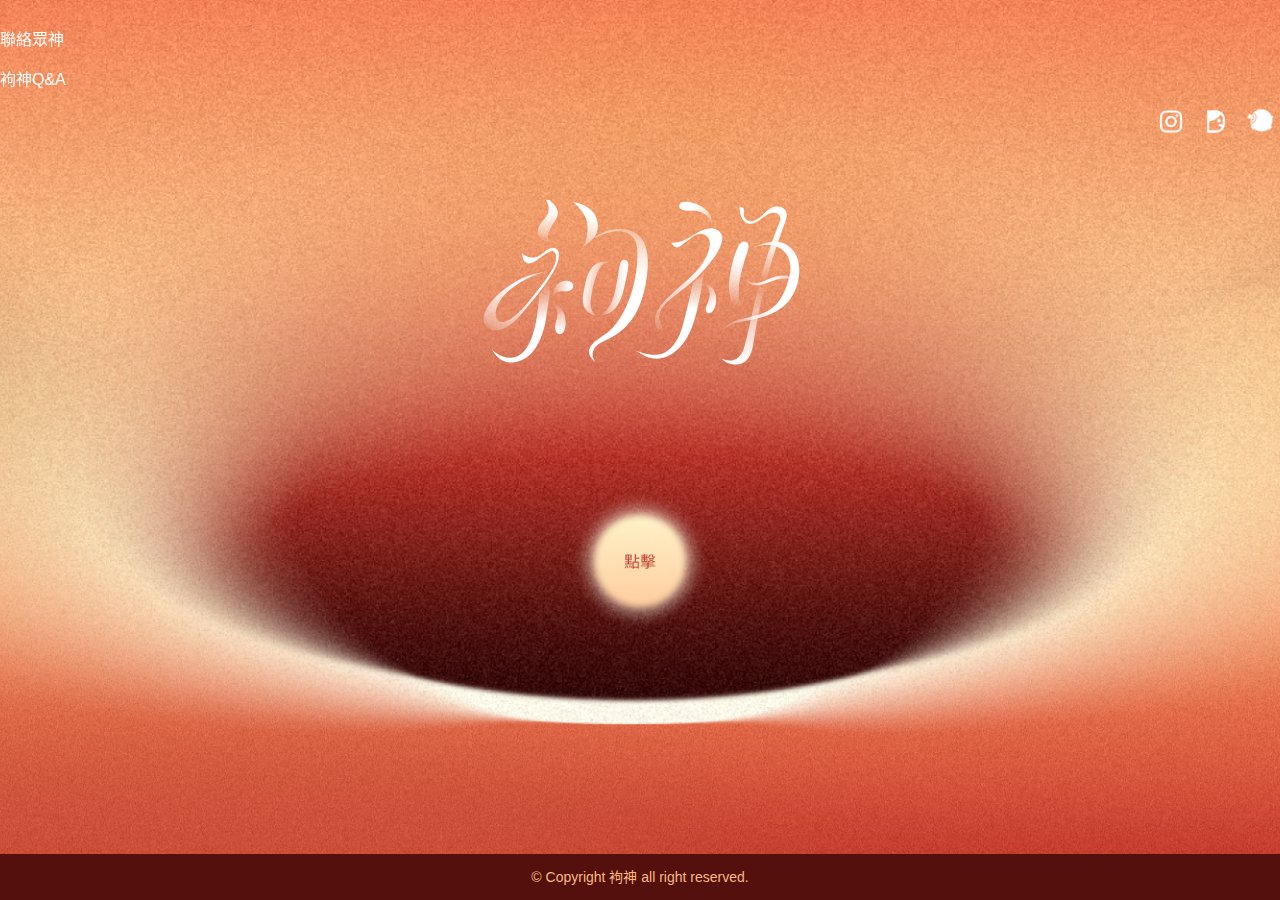
==== callgod/index.html @ 73a9825e "CallGod" ====
<!DOCTYPE html>
<html xmlns="http://www.w3.org/1999/xhtml" lang="zh-tw">
  <head>
    <meta http-equiv="Content-Type" content="text/html; charset=utf-8" />
    <title>袧神 Call God</title>
    <meta name="author" content="Alvaro Trigo Lopez" />
    <meta name="description" content="fullPage fixed header and footer." />
    <meta
      name="keywords"
      content="fullpage,jquery,demo,screen,fixed, header,footer, absolute, positioned,css"
    />
    <meta name="Resource-type" content="Document" />

    <link rel="stylesheet" href="./css/reset.css" />

    <link rel="stylesheet" type="text/css" href="./css/fullpage.css" />
    <link rel="stylesheet" type="text/css" href="./css/examples.css" />

    <!-- Favicons -->
    <link
      rel="apple-touch-icon-precomposed"
      sizes="144x144"
      href="./img/Favicons.png"
    />
    <link rel="shortcut icon" href="./img/Favicons.png" />
    <link rel="shortcut icon" href="favicon.ico" />

    <link
      href="https://cdn.jsdelivr.net/npm/bootstrap@5.3.2/dist/css/bootstrap.min.css"
      rel="stylesheet"
      integrity="sha384-T3c6CoIi6uLrA9TneNEoa7RxnatzjcDSCmG1MXxSR1GAsXEV/Dwwykc2MPK8M2HN"
      crossorigin="anonymous"
    />

    <link rel="stylesheet" href="./css/main.css" />
  </head>
  <body>
    <div id="header">
      <div class="nav">
        <div class="container">
          <div class="row">
            <div class="col-1">
              <a href="#"><p>聯絡眾神</p></a>
            </div>
            <div class="col-1">
              <a href="#"><p>袧神Q&A</p></a>
            </div>
            <div class="col-10">
              <ul>
                <li>
                  <a href="#"><img src="./img/nav_IG.png" width="40px" /></a>
                </li>
                <li>
                  <a href="#"><img src="./img/nav_dcard.png" width="40px" /></a>
                </li>
                <li>
                  <a href="#"><img src="./img/nav_plurk.png" width="40px" /></a>
                </li>
              </ul>
            </div>
          </div>
        </div>
      </div>
    </div>
    <div id="footer">© Copyright 袧神 all right reserved.</div>

    <div class="hp_click_ball" id="hp_click_ball">
      <button onclick="location.href='./God_center.html'">
        <img src="./img/hp_click_ball.png" width="140px" />
      </button>
    </div>

    <div id="fullpage">
      <div class="section" id="homepage_bg">
        <div class="intro">
          <img id="hp_logotype" src="./img/hp_logotype.png" />
        </div>
      </div>
    </div>

    <script
      src="https://cdn.jsdelivr.net/npm/bootstrap@5.3.2/dist/js/bootstrap.bundle.min.js"
      integrity="sha384-C6RzsynM9kWDrMNeT87bh95OGNyZPhcTNXj1NW7RuBCsyN/o0jlpcV8Qyq46cDfL"
      crossorigin="anonymous"
    ></script>

    <script type="text/javascript" src="./js/fullpage.js"></script>
    <script type="text/javascript" src="./js/examples.js"></script>

    <script type="text/javascript">
      var myFullpage = new fullpage("#fullpage", {
        anchors: ["firstPage", "secondPage", "3rdPage"],
        sectionsColor: ["#53100c", "#53100c", "#53100c"],
        css3: true,
      });
    </script>

    <script src="./js/jquery-3.7.1.min.js"></script>
    <!-- main js -->
    <script type="text/javascript" src="./js/main.js"></script>
  </body>
</html>
---- callgod/css/fullpage.css ----
/*!
 * fullPage 4.0.20
 * https://github.com/alvarotrigo/fullPage.js
 *
 * @license GPLv3 for open source use only
 * or Fullpage Commercial License for commercial use
 * http://alvarotrigo.com/fullPage/pricing/
 *
 * Copyright (C) 2021 http://alvarotrigo.com/fullPage - A project by Alvaro Trigo
 */
html.fp-enabled,
.fp-enabled body {
  margin: 0;
  padding: 0;
  overflow: hidden;

  /*Avoid flicker on slides transitions for mobile phones #336 */
  -webkit-tap-highlight-color: rgba(0, 0, 0, 0);
}
.fp-section {
  position: relative;
  -webkit-box-sizing: border-box; /* Safari<=5 Android<=3 */
  -moz-box-sizing: border-box; /* <=28 */
  box-sizing: border-box;
  height: 100%;
  display: block;
}
.fp-slide {
  float: left;
}
.fp-slide,
.fp-slidesContainer {
  height: 100%;
  display: block;
}
.fp-slides {
  z-index: 1;
  height: 100%;
  overflow: hidden;
  position: relative;
  -webkit-transition: all 0.3s ease-out; /* Safari<=6 Android<=4.3 */
  transition: all 0.3s ease-out;
}
.fp-table {
  display: flex;
  flex-direction: column;
  justify-content: center;
  width: 100%;
}
.fp-slidesContainer {
  float: left;
  position: relative;
}
.fp-controlArrow {
  /*-webkit-user-select: none;  webkit (safari, chrome) browsers */
  /*-moz-user-select: none;  mozilla browsers */
  /*-khtml-user-select: none;  webkit (konqueror) browsers */
  /*-ms-user-select: none;  IE10+ */
  position: absolute;
  z-index: 4;
  top: 50%;
  cursor: pointer;
  margin-top: -38px;
  -webkit-transform: translate3d(0, 0, 0);
  -ms-transform: translate3d(0, 0, 0);
  transform: translate3d(0, 0, 0);
}
.fp-prev {
  left: 15px;
}
.fp-next {
  right: 15px;
}
.fp-arrow {
  width: 0;
  height: 0;
  border-style: solid;
}
.fp-arrow.fp-prev {
  border-width: 38.5px 34px 38.5px 0;
  border-color: transparent #fff transparent transparent;
}
.fp-arrow.fp-next {
  border-width: 38.5px 0 38.5px 34px;
  border-color: transparent transparent transparent #fff;
}
.fp-notransition {
  -webkit-transition: none !important;
  transition: none !important;
}
#fp-nav {
  position: fixed;
  z-index: 100;
  top: 50%;
  opacity: 1;
  transform: translateY(-50%);
  -ms-transform: translateY(-50%);
  -webkit-transform: translate3d(0, -50%, 0);
}
#fp-nav.fp-right {
  right: 17px;
}
#fp-nav.fp-left {
  left: 17px;
}
.fp-slidesNav {
  position: absolute;
  z-index: 4;
  opacity: 1;
  -webkit-transform: translate3d(0, 0, 0);
  -ms-transform: translate3d(0, 0, 0);
  transform: translate3d(0, 0, 0);
  left: 0 !important;
  right: 0;
  margin: 0 auto !important;
}
.fp-slidesNav.fp-bottom {
  bottom: 17px;
}
.fp-slidesNav.fp-top {
  top: 17px;
}
#fp-nav ul,
.fp-slidesNav ul {
  margin: 0;
  padding: 0;
}
#fp-nav ul li,
.fp-slidesNav ul li {
  display: block;
  width: 14px;
  height: 13px;
  margin: 7px;
  position: relative;
}
.fp-slidesNav ul li {
  display: inline-block;
}
#fp-nav ul li a,
.fp-slidesNav ul li a {
  display: block;
  position: relative;
  z-index: 1;
  width: 100%;
  height: 100%;
  cursor: pointer;
  text-decoration: none;
}
#fp-nav ul li a.active span,
.fp-slidesNav ul li a.active span,
#fp-nav ul li:hover a.active span,
.fp-slidesNav ul li:hover a.active span {
  height: 12px;
  width: 12px;
  margin: -6px 0 0 -6px;
  border-radius: 100%;
}
#fp-nav ul li a span,
.fp-slidesNav ul li a span {
  border-radius: 50%;
  position: absolute;
  z-index: 1;
  height: 4px;
  width: 4px;
  border: 0;
  background: #333;
  left: 50%;
  top: 50%;
  margin: -2px 0 0 -2px;
  -webkit-transition: all 0.1s ease-in-out;
  -moz-transition: all 0.1s ease-in-out;
  -o-transition: all 0.1s ease-in-out;
  transition: all 0.1s ease-in-out;
}
#fp-nav ul li:hover a span,
.fp-slidesNav ul li:hover a span {
  width: 10px;
  height: 10px;
  margin: -5px 0px 0px -5px;
}
#fp-nav ul li .fp-tooltip {
  position: absolute;
  top: -2px;
  color: #fab987;
  font-size: 14px;
  font-family: arial, helvetica, sans-serif;
  white-space: nowrap;
  max-width: 220px;
  overflow: hidden;
  display: block;
  opacity: 0;
  width: 0;
  cursor: pointer;
}
#fp-nav ul li:hover .fp-tooltip,
#fp-nav.fp-show-active a.active + .fp-tooltip {
  -webkit-transition: opacity 0.2s ease-in;
  transition: opacity 0.2s ease-in;
  width: auto;
  opacity: 1;
}
#fp-nav ul li .fp-tooltip.fp-right {
  right: 20px;
}
#fp-nav ul li .fp-tooltip.fp-left {
  left: 20px;
}
.fp-auto-height.fp-section,
.fp-auto-height .fp-slide {
  height: auto !important;
}

.fp-responsive .fp-is-overflow.fp-section {
  height: auto !important;
}

/* Used with autoScrolling: false */
.fp-scrollable.fp-responsive .fp-is-overflow.fp-section,
.fp-scrollable .fp-section,
.fp-scrollable .fp-slide {
  /* Fallback for browsers that do not support Custom Properties */
  height: 100vh;
  height: calc(var(--vh, 1vh) * 100);
}

.fp-scrollable.fp-responsive
  .fp-is-overflow.fp-section:not(.fp-auto-height):not([data-percentage]),
.fp-scrollable .fp-section:not(.fp-auto-height):not([data-percentage]),
.fp-scrollable .fp-slide:not(.fp-auto-height):not([data-percentage]) {
  /* Fallback for browsers that do not support Custom Properties */
  min-height: 100vh;
  min-height: calc(var(--vh, 1vh) * 100);
}

/* Disabling vertical centering on scrollable elements */
.fp-overflow {
  justify-content: flex-start;
  max-height: 100vh;
}

/* No scrollable when using auto-height */
.fp-scrollable .fp-auto-height .fp-overflow {
  max-height: none;
}

/* .fp-is-overflow .fp-overflow.fp-auto-height-responsive,
.fp-is-overflow .fp-overflow.fp-auto-height,
.fp-is-overflow > .fp-overflow{
    overflow-y: auto;
} */
.fp-overflow {
  outline: none;
}

.fp-overflow.fp-table {
  display: block;
}

.fp-responsive .fp-auto-height-responsive.fp-section,
.fp-responsive .fp-auto-height-responsive .fp-slide {
  height: auto !important;
  min-height: auto !important;
}

/*Only display content to screen readers*/
.fp-sr-only {
  position: absolute;
  width: 1px;
  height: 1px;
  padding: 0;
  overflow: hidden;
  clip: rect(0, 0, 0, 0);
  white-space: nowrap;
  border: 0;
}

/* Customize website's scrollbar like Mac OS
Not supports in Firefox and IE */
.fp-scroll-mac .fp-overflow::-webkit-scrollbar {
  background-color: transparent;
  width: 9px;
}
.fp-scroll-mac .fp-overflow::-webkit-scrollbar-track {
  background-color: transparent;
}
.fp-scroll-mac .fp-overflow::-webkit-scrollbar-thumb {
  background-color: rgba(0, 0, 0, 0.4);
  border-radius: 16px;
  border: 4px solid transparent;
}
.fp-warning,
.fp-watermark {
  z-index: -9999999;
  position: absolute;
  bottom: 0;
}
.fp-warning,
.fp-watermark a {
  text-decoration: none;
  color: #000;
  background: rgba(255, 255, 255, 0.6);
  padding: 5px 8px;
  font-size: 14px;
  font-family: arial;
  color: black;
  display: inline-block;
  border-radius: 3px;
  margin: 12px;
}
.fp-noscroll .fp-overflow {
  overflow: hidden;
}
---- callgod/css/examples.css ----
@charset "ISO-8859-1";
/* Reset CSS
 * --------------------------------------- */
body,
div,
dl,
dt,
dd,
ul,
ol,
li,
h1,
h2,
h3,
h4,
h5,
h6,
pre,
form,
fieldset,
input,
textarea,
p,
blockquote,
th,
td {
  padding: 0;
  margin: 0;
}
a {
  text-decoration: none;
}
table {
  border-spacing: 0;
}
fieldset,
img {
  border: 0;
}
address,
caption,
cite,
code,
dfn,
em,
strong,
th,
var {
  font-weight: normal;
  font-style: normal;
}
strong {
  font-weight: bold;
}
ol,
ul {
  list-style: none;
  margin: 0;
  padding: 0;
}
caption,
th {
  text-align: left;
}
h1,
h2,
h3,
h4,
h5,
h6 {
  font-weight: normal;
  font-size: 100%;
  margin: 0;
  padding: 0;
  color: #444;
}
q:before,
q:after {
  content: "";
}
abbr,
acronym {
  border: 0;
}

/* Custom CSS
 * --------------------------------------- */
body {
  font-family: arial, helvetica;
  color: #333;
  color: rgba(0, 0, 0, 0.5);
}
.wrap {
  margin-left: auto;
  margin-right: auto;
  width: 960px;
  position: relative;
}
h1 {
  font-size: 6em;
}
p {
  font-size: 16px;
}
/* .intro p {
  width: 50%;
  margin: 0 auto;
  font-size: 1.5em;
} */
.section {
  text-align: center;
}
#menu li {
  display: inline-block;
  margin: 10px;
  color: #000;
  background: #fff;
  background: rgba(255, 255, 255, 0.5);
  -webkit-border-radius: 10px;
  border-radius: 10px;
}
#menu li.active {
  background: #666;
  background: rgba(0, 0, 0, 0.5);
  color: #fff;
}
#menu li a {
  text-decoration: none;
  color: #000;
}
#menu li.active a:hover {
  color: #000;
}
#menu li:hover {
  background: rgba(255, 255, 255, 0.8);
}
#menu li a,
#menu li.active a {
  padding: 9px 18px;
  display: block;
}
#menu li.active a {
  color: #fff;
}
#menu {
  position: fixed;
  top: 0;
  left: 0;
  height: 40px;
  z-index: 70;
  width: 100%;
  padding: 0;
  margin: 0;
}
.twitter-share-button {
  position: fixed !important;
  z-index: 99;
  right: 149px;
  top: 9px;
}
#infoMenu {
  height: 20px;
  color: #f2f2f2;
  position: fixed;
  z-index: 70;
  bottom: 0;
  width: 100%;
  text-align: right;
  font-size: 0.9em;
  padding: 8px 0 8px 0;
}
#infoMenu ul {
  padding: 0 40px;
}
#infoMenu li a {
  display: block;
  margin: 0 22px 0 0;
  color: #333;
}
#infoMenu li a:hover {
  text-decoration: underline;
}
#infoMenu li {
  display: inline-block;
  position: relative;
}
#examplesList {
  display: none;
  background: #282828;
  -webkit-border-radius: 6px;
  -moz-border-radius: 6px;
  border-radius: 6px;
  padding: 20px;
  float: left;
  position: absolute;
  bottom: 29px;
  right: 0;
  width: 822px;
  text-align: left;
}
#examplesList ul {
  padding: 0;
}
#examplesList ul li {
  display: block;
  margin: 5px 0;
}
#examplesList ul li a {
  color: #bdbdbd;
  margin: 0;
}
#examplesList ul li a:hover {
  color: #f2f2f2;
}
#examplesList .column {
  float: left;
  margin: 0 20px 0 0;
}
#examplesList h3 {
  color: #f2f2f2;
  font-size: 1.2em;
  margin: 0 0 15px 0;
  border-bottom: 1px solid rgba(0, 0, 0, 0.4);
  -webkit-box-shadow: 0 1px 0 rgba(255, 255, 255, 0.1);
  -moz-box-shadow: 0 1px 0 rgba(255, 255, 255, 0.1);
  box-shadow: 0 1px 0 rgba(255, 255, 255, 0.1);
  padding: 0 0 5px 0;
}

/* Demos Menu
 * --------------------------------------- */
#demosMenu {
  position: fixed;
  top: 20px;
  right: 20px;
  z-index: 999;
  padding: 5px 10px;
}

/* Buttons
 * --------------------------------------- */
#download a {
  text-decoration: none;
}
#download,
#download:hover {
  text-shadow: 0 -1px 0 rgba(0, 0, 0, 0.25);
}
.button {
  margin: 20px 0 0 0;
  vertical-align: middle;
  display: inline-block;
}

.button a {
  color: #fff;
  background: rgba(0, 0, 0, 0.4);
  padding: 15px 30px;
  border-radius: 5px;
  display: inline-block;
}

.button a:hover {
  color: #316f68;
  background-color: #fff;
}

/* Extensions preview menu
 * --------------------------------------- */
.preview-extensions-menu {
  position: fixed;
  top: 0;
  right: 0;
  z-index: 99;
  border-top: 0;
  box-shadow: 1px 0px 3px rgba(0, 0, 0, 0.8);
}
.preview-extensions-menu li {
  display: inline-block;
  margin: 0;
}
.preview-extensions-menu li a {
  padding: 15px 25px;
  display: block;
}
.preview-buy-extension {
  background: #3cc63c;
}
.preview-more-extensions {
  background: #fff;
}
.preview-buy-extension a {
  color: #fff;
}
.preview-buy-extension:hover {
  background-color: #1a961a;
}
.preview-more-extensions a {
  color: #333;
}

.code {
  background: rgba(255, 255, 255, 0.7);
  padding: 0px 5px;
  line-height: 25px;
}

/* Style for our header texts
* --------------------------------------- */
h1 {
  font-size: 5em;
  font-family: arial, helvetica;
  color: #fff;
  margin: 0;
}
.section p,
.intro p {
  color: #fff;
}

/* Centered texts in each section
* --------------------------------------- */
.section {
  text-align: center;
}

/* Bottom menu
* --------------------------------------- */
#infoMenu li a {
  color: #fff;
}

/* Sections backgrounds
* --------------------------------------- */
#section0 {
  background-image: linear-gradient(128deg, #40afff, #3f61ff);
}

#section1 {
  background-image: linear-gradient(128deg, #ff9a3f, #ff4b40);
}

#section2 {
  background-image: linear-gradient(128deg, #fc40ff, #543fff);
}

#section3 {
  background-image: linear-gradient(128deg, #40fff2, #3fbcff);
}
---- callgod/css/main.css ----
#header,
#footer {
  position: fixed;
  display: block;
  width: 100%;
  z-index: 9;
  text-align: center;
  font-size: 16px;
}
#header {
  top: 0px;
  height: 60px;
  color: #f2f2f2;
  padding: 20px 0 0 0;
}
#footer {
  font-size: 14px;
  bottom: 0px;
  background-color: #53100c;
  color: #fab987;
  padding: 16px 0;
}
#in_footer {
  bottom: 0px;
  width: 100%;
  z-index: 9;
  text-align: center;
  font-size: 14px;
  background-color: #53100c;
  color: #fab987;
  padding: 16px 0;
}
/* --------------------*/
/*神明介紹內文*/
.god_intro_text {
  position: relative;
}
.god_intro {
  z-index: 9;
  margin: auto;
}
.god_intro p {
  color: #ff3732;
  font-size: 16px;
  text-align: justify;
}
.god_intro h1 {
  text-align: left;
  color: #fff;
  font-size: 64px;
  font-weight: 700;
}
.god_intro h2 {
  text-align: left;
  color: #fab987;
  font-size: 24px;
  font-weight: 700;
}
/* --------------------*/
/*神明基本資訊*/
.god_basic_intro {
  z-index: 9;
  text-align: left;
  line-height: 20px;
}
.god_basic_intro h1 {
  display: inline;
  color: #87f5ff;
  font-size: 20px;
  font-weight: 400;
}
.god_basic_intro h2 {
  display: inline;
  color: #fff;
  font-size: 20px;
  font-weight: 700;
}
.god_basic_intro p {
  display: inline;
  color: #fab987;
  font-size: 16px;
  font-weight: 400;
}
/* --------------------*/
/*供品準備內文*/
.item_preparation {
  z-index: 9;
  text-align: left;
  line-height: 20px;
}
.item_preparation h1 {
  display: inline;
  color: #fff;
  font-size: 24px;
  font-weight: 700;
}

.item_preparation p {
  display: inline;
  color: #fab987;
  font-size: 16px;
  font-weight: 400;
}
/* --------------------*/
/*參拜方式內文*/
.trigger_text p {
  display: inline;
  color: #fab987;
  font-size: 16px;
  font-weight: 400;
}

.trigger_ways {
  height: 50vh;
}
/* --------------------*/
/*參拜方式卡片*/
/* 翻轉效果 */
.card-container {
  width: 200px;
  height: 200px;
  position: absolute;
}

.cover,
.back {
  color: #fff;
  width: 100%;
  height: 100%;
  position: absolute;
  backface-visibility: hidden;
  transition: transform 0.25s ease-in-out;
  display: flex;
  justify-content: center;
  align-items: center;
  vertical-align: top;
}
.cover {
  transform: rotatey(0deg);
}
.card-container:hover .cover {
  transform: rotatey(180deg);
}
.back {
  transform: rotatey(-180deg);
}
.card-container:hover .back {
  transform: rotatey(0deg);
}

.card-container img {
  width: 100%;
}

.card-container .trigger_text p {
  position: absolute;
  right: 0;
  width: 100%;
  padding: 0 15%;
}
.card-container .trigger_text h4 {
  position: absolute;
  right: 0;
  width: 100%;
  padding: 0 15%;
  display: inline;
  color: #fab987;
  font-size: 18px;
  font-weight: 700;
}
/* 測試昱萱翻牌的--------------------*/
/* .trigger_ways .Card {
  position: absolute;
  height: 180px;
  width: 228px;
  background-color: #53100c;
}

.trigger_ways img {
  width: 100%;
}
.trigger_ways .step1 {
  translate: 16px -12px;
  background-color: #53100c80;
}
.trigger_ways .step2 {
  translate: 32px -24px;
  background-color: #53100c60;
}

.trigger_ways .step3 {
  translate: 48px -36px;
  background-color: #53100c40;
} */
/* --------------------*/
/*問事輸入*/
.god_input p {
  color: #fab987;
  font-size: 16px;
  font-weight: 400;
}
.god_input h1 {
  color: #ff3732;
  font-size: 24px;
  font-weight: 700;
}
.god_input input {
  color: #fff;
  background: none;
  border-radius: 10px;
  border-color: #fab987;
  width: 524px;
  height: 266px;
  padding: 16px 20px;
  outline: none;
  vertical-align: text-top;
}
.god_input textarea {
  color: #fab987;
  background: none;
  border-radius: 10px;
  border-color: #fab987;
  width: 524px;
  height: 266px;
  padding: 16px 20px;
  outline: none;
  vertical-align: text-top;
}
::placeholder {
  color: #fab987;
}

.god_input button {
  display: block;
  margin: auto;
  background: none;
  border: none;
  /* border-radius: 0 50px 50px 0;
  border-color: linear-gradient(to right, #87f5ff, #fab987); */
}

.god_input a {
  text-decoration: none;
  color: #fab987;
  line-height: 20px;
  vertical-align: middle;
}

.material-symbols-outlined {
  font-variation-settings: "FILL" 0, "wght" 300, "GRAD" -25, "opsz" 20;
  color: #fab987;
  line-height: 40px;
  position: absolute;
}
/* --------------------*/

/* Overwriting styles for navigation bullets
	* --------------------------------------- */
#fp-nav ul li a span,
.fp-slidesNav ul li a span {
  background: #fab987;
}

/* homepage */
#hp_click_ball {
  position: fixed;
  display: block;
  width: 100%;
  z-index: 999;
  text-align: center;
  top: calc(50vh + 40px);
}

.nav a {
  line-height: 40px;
  text-decoration: none;
  color: #ffffff;
  text-align: left;
}
.nav li {
  display: inline-block;
}
.nav ul {
  text-align: right;
}

#homepage_bg {
  background-image: url(../img/hp_bg.png);
  background-repeat: no-repeat;
  background-size: cover;
  height: 100vh;
  background-position: center top;
}
#hp_logotype {
  padding-bottom: calc(50vh - 60px - 60px);
}

#hp_click_ball button {
  background-color: #53100c00;
  border: none;
}

.hp_click_ball {
  animation-name: moving;
  animation-duration: 4s;
  animation-iteration-count: infinite;
  position: absolute;
}
@keyframes moving {
  0% {
    margin-bottom: calc(50vh + -50px);
    opacity: 1;
    transform: scale(1.5);
    filter: drop-shadow(6px 6px 6px rgba(255, 255, 255, 0.3));
  }
  20% {
    margin-top: calc(50vh + -480px);
    opacity: 1;
  }
  40% {
    margin-bottom: calc(50vh + -750px);
    opacity: 1;
  }
  60% {
    margin-bottom: calc(50vh - 100px);
    opacity: 1;
  }
  80% {
    margin-bottom: calc(50vh + -250px);
  }
  100% {
    margin-bottom: calc(50vh + -100px);
    opacity: 1;
    transform: scale(1.5);
    filter: drop-shadow(6px 6px 6px rgba(255, 255, 255, 0.3));
  }
}
/* --------------------------------------- */
/* Loading */
#Loading_bg {
  background-image: url(../img/loading2.gif);
  background-repeat: no-repeat;
  background-size: cover;
  height: 100vh;
  background-position: center top;
}
/* --------------------------------------- */

/* God_center */
#God_center {
  background-image: url(../img/Gctr_bg_brown.png);
  background-repeat: no-repeat;
  background-size: cover;
  height: 100vh;
  background-position: center top;
}

.god_carousel {
  /* height: calc(100vh - 164px); */
  overflow: hidden;
}

/*調整（owl-item）的大小及原本設定的背景色改為透明*/
#demos .owl-carousel .owl-item .item {
  height: 45vh;
  padding: 0 33%;
  opacity: 0.7;
  background-color: transparent;
}
/*假設（owl-item）裡圖片的大小不一樣，使用以下調整*/
#demos .owl-carousel .owl-item .item img {
  height: 100%;
  object-fit: contain;
}

#demos .owl-carousel {
  margin: 20% 0;
}

/*被觸發的中間項目放大1.倍*/
.owl-item.active.center {
  z-index: 2;
  -webkit-transform: scale(1.3);
  transform: scale(1.3);
  transition: ease 0.5s;
}
/*顯示高於carousel外框高度的物件*/
.owl-carousel .owl-stage-outer {
  overflow: visible;
}
/*調整被觸發中間的（owl-item）的大小*/
#demos .owl-carousel .owl-item.active.center .item {
  opacity: initial;
  position: absolute;
  width: 120%;
  left: -10%;
  top: -4rem;
  object-fit: contain;
}

/*介紹文字*/
#demos .owl-carousel .owl-item .Gctr_intro {
  visibility: hidden;
}
#demos .owl-carousel .owl-item.active.center .Gctr_intro {
  position: absolute;
  left: 0;
  visibility: inherit;
  text-align: left;
  padding-left: 12px;
}
/*調整owl-dots的位置，不要跟放大後的圖片重疊到*/
.owl-theme .owl-nav.disabled + .owl-dots {
  position: absolute;
  width: 40px;
  right: -200px;
}
.owl-theme .owl-nav.disabled + .owl-dots {
  bottom: 25%;
}
.owl-dots {
  text-align: left;
  z-index: 999;
}

.owl-theme .owl-dots .owl-dot.active span,
.owl-theme .owl-dots .owl-dot:hover span {
  background: #fab987;
}

.owl-theme .owl-dots .owl-dot span {
  background: #ff3732;
}

#demos .owl-carousel .item h4 {
  color: #fff;
  font-size: 16px;
  font-weight: 700;
}
.Gctr_intro p {
  color: #fab987;
  font-size: 12px;
  font-weight: 500;
  letter-spacing: 1px;
}
/*查看更多按鈕*/
#demos .owl-carousel .owl-item .Gctr_btn {
  visibility: hidden;
}
#demos .owl-carousel .owl-item.active.center .Gctr_btn {
  position: absolute;
  left: 0;
  visibility: inherit;
  text-align: left;
  margin-top: 10px;
}
.Gctr_btn button {
  border-radius: 10px;
  border: 0.5px solid #fab987;
  width: 100%;
  height: 32px;
  padding: 0;
  font-size: 12px;
  color: #fab987;
  background-color: transparent;
}
.Gctr_btn button :hover {
  color: #ffffff;
  background-color: #fab987;
}
.Gctr_btn a :hover {
  color: #ffffff;
  background-color: #fab987;
}

/* --------------------------------------- */
/* Pandemos_intro_page */
.Pandemos #section0 {
  z-index: -9;
  background-image: url(../img/Intro_pandemos_gradient_bg.png);
  background-repeat: no-repeat;
  background-size: cover;
  height: 100vh;
  background-position: center;
}

.Pandemos #section1 {
  z-index: -9;
  background-image: url(../img/Intro_pandemos_bg2.png);
  background-repeat: no-repeat;
  background-size: cover;
  height: 100vh;
  background-position: center;
}

.Pandemos #section2 {
  z-index: -9;
  background-image: url(../img/Intro_pandemos_input-bg.png);
  background-repeat: no-repeat;
  background-size: cover;
  height: 100vh;
  background-position: center;
  bottom: 0;
}
.Pandemos #section3 {
  z-index: -9;
  height: 48px;
}

.god_intro_bg {
  position: absolute;
  width: 100%;
  z-index: -99;
  bottom: 0;
}

.Pandemos .IP {
  position: absolute;
  height: 100vh;
  bottom: 0;
}

.Pandemos .IP img {
  position: absolute;
  z-index: -99;
  margin: auto;
  height: 80vh;
  left: 274px;
  bottom: 0;
}

#pandemos_bg_line {
  z-index: -97;
  position: absolute;
  left: 290px;
  bottom: 500px;
}
#pandemos_bg_lifet {
  z-index: -98;
  position: absolute;
  left: 0;
  top: -1080px;
  height: 100%;
}
#pandemos_bg_right {
  z-index: -98;
  position: absolute;
  right: 0;
  top: -1080px;
  height: 100%;
}

/* 測試翻牌 */
/* .card-container {
  width: 300px;
  height: 300px;
  position: absolute;
}

.cover,
.back {
  color: #fff;
  width: 100%;
  height: 100%;
  position: absolute;
  backface-visibility: hidden;
  transition: transform 0.25s ease-in-out;
  display: flex;
  justify-content: center;
  align-items: center;
  vertical-align: top;
}
.cover {
  transform: rotatey(0deg);
}
.card-container:hover .cover {
  transform: rotatey(180deg);
}
.back {
  transform: rotatey(-180deg);
}
.card-container:hover .back {
  transform: rotatey(0deg);
} */

#stage {
  text-align: center;
  margin: 35px auto 0;
  position: relative;
}
:after,
:before {
  -webkit-box-sizing: border-box;
  -moz-box-sizing: border-box;
  box-sizing: border-box;
}
:after,
:before {
  -webkit-box-sizing: border-box;
  -moz-box-sizing: border-box;
  box-sizing: border-box;
}
#stage img {
  position: absolute;
}

#previous {
  background-image: url(http://image.kkday.com/v2/image/get/s1.kkday.com/campaign_1085/20190916034514_exuhP/png);
  background-size: contain;
  background-repeat: no-repeat;
  width: 70px;
  height: 70px;
  border-radius: 50%;
  z-index: 999;
  cursor: pointer;
}

#next:hover {
  background-image: url(http://image.kkday.com/v2/image/get/s1.kkday.com/campaign_1085/20190916034522_EgRLR/png);
}
#next {
  background-image: url(http://image.kkday.com/v2/image/get/s1.kkday.com/campaign_1085/20190916034518_wyaJj/png);
  background-size: contain;
  background-repeat: no-repeat;
  width: 70px;
  height: 70px;
  border-radius: 50%;
  z-index: 999;
  cursor: pointer;
}

/* results bg */
.results #section0 {
  z-index: -9;
  background-image: url(../img/results_bg.png);
  background-repeat: no-repeat;
  background-size: cover;
  height: 100vh;
  background-position: center;
}

/*results text*/
.results_text h4 {
  color: #ff3732;
  font-size: 36px;
  position: absolute;
  top: calc(50vh - 250px);
  left: calc(50vw - 37px);
}

#reload {
  position: fixed;
  display: block;
  width: 0%;
  z-index: 999;
  align-items: center;
  top: calc(50vh - 155px);
  left: calc(50vw - 110px);
  background-color: #53100c00;
  border: none;
}

#reload button {
  background-color: #53100c00;
  border: none;
}

/*
#reload img:active {
  opacity: 0;
  animation-name: example;
  animation-duration: 3s;
}
*/

.reload {
  animation-name: moving;
  animation-duration: 4s;
  animation-iteration-count: infinite;
  position: absolute;
}
@keyframes moving {
  0% {
    margin-bottom: calc(50vh + -50px);
    opacity: 1;
    transform: scale(1.5);
    filter: drop-shadow(6px 6px 6px rgba(255, 255, 255, 0.3));
  }
  20% {
    margin-top: calc(50vh + -480px);
    opacity: 1;
  }
  40% {
    margin-bottom: calc(50vh + -750px);
    opacity: 1;
  }
  60% {
    margin-bottom: calc(50vh - 100px);
    opacity: 1;
  }
  80% {
    margin-bottom: calc(50vh + -250px);
  }
  100% {
    margin-bottom: calc(50vh + -100px);
    opacity: 1;
    transform: scale(1.5);
    filter: drop-shadow(6px 6px 6px rgba(255, 255, 255, 0.3));
  }
}

#randomAdjective {
  color: #ff3732;
  font-size: 24px;
  width: 0%;
  position: fixed;
  display: flex;
  top: calc(50vh - 70px);
  left: calc(50vw - 15px);
  justify-content: center;
  animation-name: randomAdjective;
  animation-duration: 4.5s;
  animation-iteration-count: initial;
  position: absolute;
}

@keyframes randomAdjective {
  0% {
    opacity: 0;
  }
  100% {
    opacity: 1;
  }
}

.rp_demo {
  display: none;
}
#rp_demo {
  /*color: #fab987;
  font-size: 18px;*/
  position: fixed;
  top: calc(50vh + 210px);
  left: calc(50vw - 87px);
  justify-content: center;
  align-items: center;
  animation-name: rp_demo;
  animation-duration: 2.5s;
  animation-iteration-count: initial;
  position: absolute;
}

@keyframes rp_demo {
  0% {
    opacity: 0;
  }
  100% {
    opacity: 1;
  }
}

#rp_demo button {
  margin-top: 30px;
  border-radius: 10px;
  border: 0.5px solid #fab987;
  height: 32px;
  padding: 0 20px;
  font-size: 14px;
  line-height: 32px;
  color: #fab987;
  background-color: transparent;
}
#rp_demo button:hover {
  color: #fff;
  background-color: #fab987;
}

#rp_demo p {
  color: #fab987;
  font-size: 18px;
  justify-content: center;
  align-items: center;
}

.rp_loading {
  position: absolute;
  z-index: 999;
  opacity: 0;
  top: 300%;
  animation-name: delayshow;
  animation-duration: 4.5s;
}
@keyframes delayshow {
  0% {
    opacity: 1;
    top: 0%;
  }
  50% {
    opacity: 1;
  }
  75% {
    opacity: 0;
  }
  100% {
    opacity: 0;
    top: 0%;
  }
}
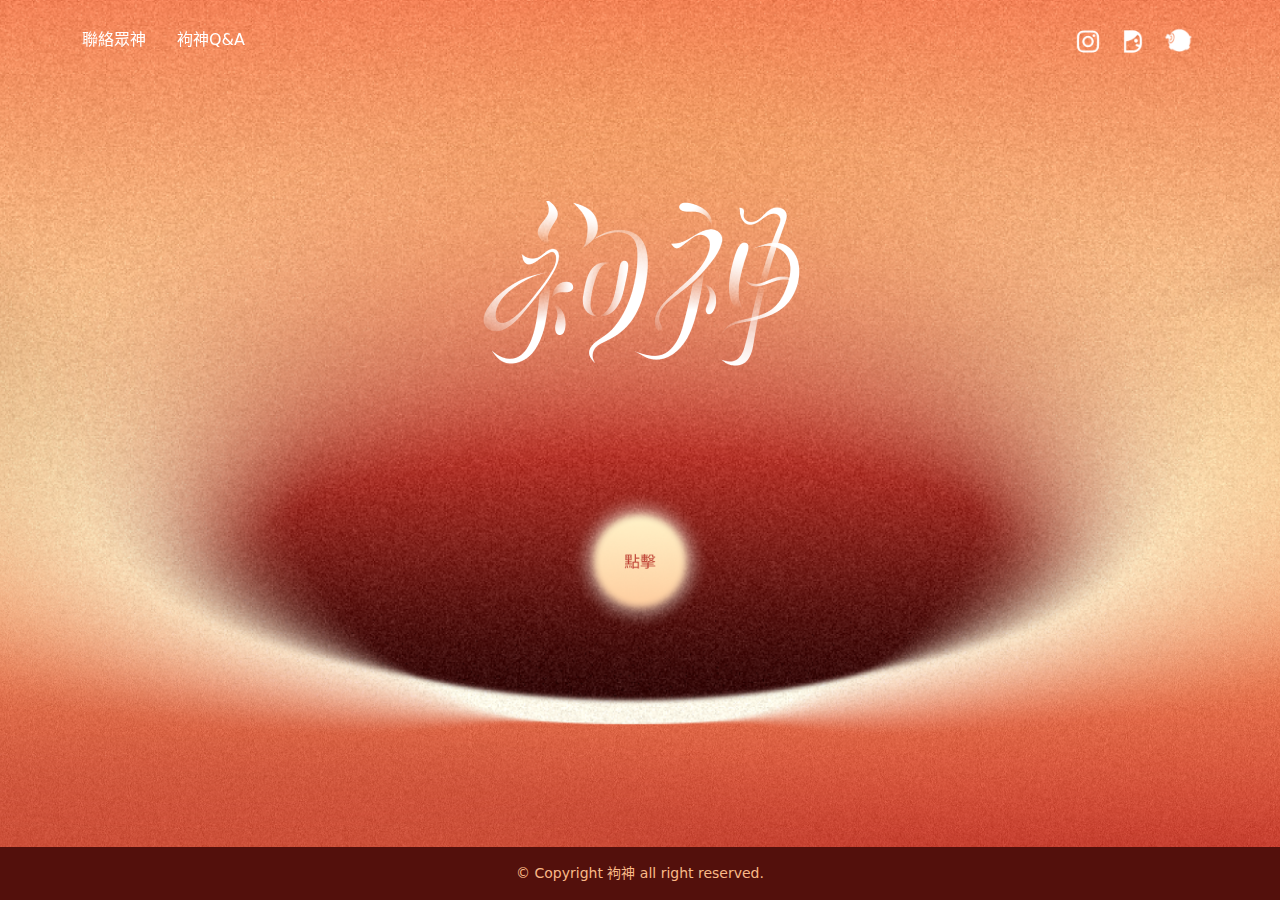
==== commit a559a5cc: "callgod" ====
--- a/callgod/index.html
+++ b/callgod/index.html
@@ -15,6 +15,7 @@
 
     <link rel="stylesheet" type="text/css" href="./css/fullpage.css" />
     <link rel="stylesheet" type="text/css" href="./css/examples.css" />
+    <link rel="stylesheet" href="./css/bootstrap.min.css" />
 
     <!-- Favicons -->
     <link
@@ -25,12 +26,12 @@
     <link rel="shortcut icon" href="./img/Favicons.png" />
     <link rel="shortcut icon" href="favicon.ico" />
 
-    <link
+    <!-- <link
       href="https://cdn.jsdelivr.net/npm/bootstrap@5.3.2/dist/css/bootstrap.min.css"
       rel="stylesheet"
       integrity="sha384-T3c6CoIi6uLrA9TneNEoa7RxnatzjcDSCmG1MXxSR1GAsXEV/Dwwykc2MPK8M2HN"
       crossorigin="anonymous"
-    />
+    /> -->
 
     <link rel="stylesheet" href="./css/main.css" />
   </head>
--- a/callgod/css/main.css
+++ b/callgod/css/main.css
@@ -156,7 +156,7 @@
   position: absolute;
   right: 0;
   width: 100%;
-  padding: 0 15%;
+  padding: 0 5%;
 }
 .card-container .trigger_text h4 {
   position: absolute;
@@ -230,6 +230,20 @@
   color: #fab987;
 }
 
+/* placeholder消失 */
+textarea:focus::-webkit-input-placeholder {
+  color: transparent;
+}
+textarea:focus:-moz-placeholder {
+  color: transparent;
+} /* FF 4-18 */
+textarea:focus::-moz-placeholder {
+  color: transparent;
+} /* FF 19+ */
+textarea:focus:-ms-input-placeholder {
+  color: transparent;
+} /* IE 10+ */
+
 .god_input button {
   display: block;
   margin: auto;
@@ -347,6 +361,12 @@
 /* --------------------------------------- */
 
 /* God_center */
+.Gctr_carousel_bg img {
+  position: absolute;
+  left: 0;
+  height: 70vh;
+  width: 100vw;
+}
 #God_center {
   background-image: url(../img/Gctr_bg_brown.png);
   background-repeat: no-repeat;
@@ -423,7 +443,10 @@
   z-index: 999;
 }
 
-.owl-theme .owl-dots .owl-dot.active span,
+.owl-theme .owl-dots .owl-dot.active span {
+  background: #fab987;
+  background-image: url(../img/Gctr_active_dot.png);
+}
 .owl-theme .owl-dots .owl-dot:hover span {
   background: #fab987;
 }
@@ -507,7 +530,7 @@
   height: 48px;
 }
 
-.god_intro_bg {
+.Pandemos .god_intro_bg {
   position: absolute;
   width: 100%;
   z-index: -99;
@@ -535,7 +558,7 @@
   left: 290px;
   bottom: 500px;
 }
-#pandemos_bg_lifet {
+#pandemos_bg_left {
   z-index: -98;
   position: absolute;
   left: 0;
@@ -549,7 +572,224 @@
   top: -1080px;
   height: 100%;
 }
-
+.Intro_pandemos_basic-intro {
+  position: relative;
+}
+.Intro_pandemos_basic-intro_bg {
+  position: absolute;
+  right: 3vw;
+  top: -7vh;
+  height: 30vh;
+  width: 37vw;
+}
+
+/* --------------------------------------- */
+/* Zeus_intro_page */
+.Zeus #section0 {
+  z-index: -9;
+  background-image: url(../img/Intro_zeus_gradient_bg.png);
+  background-repeat: no-repeat;
+  background-size: cover;
+  height: 100vh;
+  background-position: center;
+}
+
+.Zeus #section1 {
+  z-index: -9;
+  background-image: url(../img/Intro_pandemos_bg2.png);
+  background-repeat: no-repeat;
+  background-size: cover;
+  height: 100vh;
+  background-position: center;
+}
+
+.Zeus #section2 {
+  z-index: -9;
+  background-image: url(../img/Intro_pandemos_input-bg.png);
+  background-repeat: no-repeat;
+  background-size: cover;
+  height: 100vh;
+  background-position: center;
+  bottom: 0;
+}
+.Zeus #section3 {
+  z-index: -9;
+  height: 48px;
+}
+.Zeus_title h2 {
+  display: flex;
+  align-items: center;
+  margin: 0;
+  padding-left: 40px;
+}
+.Intro_zeus_text_decoline {
+  position: absolute;
+  bottom: 0;
+  overflow: visible;
+  display: flex;
+  padding-left: 20px;
+}
+
+/* --------------------------------------- */
+/* Pluton_intro_page */
+.Pluton #section0 {
+  z-index: -9;
+  background-image: url(../img/Intro_pandemos_gradient_bg.png);
+  background-repeat: no-repeat;
+  background-size: cover;
+  height: 100vh;
+  background-position: center;
+}
+
+.Pluton #section1 {
+  z-index: -9;
+  background-image: url(../img/Intro_pandemos_bg2.png);
+  background-repeat: no-repeat;
+  background-size: cover;
+  height: 100vh;
+  background-position: center;
+}
+
+.Pluton #section2 {
+  z-index: -9;
+  background-image: url(../img/Intro_pandemos_input-bg.png);
+  background-repeat: no-repeat;
+  background-size: cover;
+  height: 100vh;
+  background-position: center;
+  bottom: 0;
+}
+.Pluton #section3 {
+  z-index: -9;
+  height: 48px;
+}
+
+.Pluton .god_intro_bg {
+  position: absolute;
+  bottom: 0;
+  left: 0;
+}
+.Pluton .god_intro_bg .IP img {
+  height: calc(100vh - 90px);
+}
+
+.Pluton .pluton_bg_bottom {
+  position: absolute;
+  bottom: 0;
+  width: 100vw;
+}
+.Pluton .pluton_bg_top {
+  position: absolute;
+  top: 0;
+  width: 100vw;
+}
+.Pluton .pluton_bg_left {
+  position: absolute;
+  left: 0;
+  bottom: 0;
+}
+.Pluton .pluton_bg_right {
+  position: absolute;
+  left: 0;
+  bottom: 0;
+  padding-left: 40vw;
+}
+.Pluton .pluton_bg_right img {
+  width: 60vw;
+}
+
+.Pluton .god_intro .ph2 {
+  padding-top: 10vh;
+}
+
+/* --------------------------------------- */
+/* Pluton_intro_page */
+.Hermes #section0 {
+  z-index: -9;
+  background-image: url(../img/Intro_pandemos_gradient_bg.png);
+  background-repeat: no-repeat;
+  background-size: cover;
+  height: 100vh;
+  background-position: center;
+}
+
+.Hermes #section1 {
+  z-index: -9;
+  background-image: url(../img/Intro_pandemos_bg2.png);
+  background-repeat: no-repeat;
+  background-size: cover;
+  height: 100vh;
+  background-position: center;
+}
+
+.Hermes #section2 {
+  z-index: -9;
+  background-image: url(../img/Intro_pandemos_input-bg.png);
+  background-repeat: no-repeat;
+  background-size: cover;
+  height: 100vh;
+  background-position: center;
+  bottom: 0;
+}
+.Hermes #section3 {
+  z-index: -9;
+  height: 48px;
+}
+
+.Hermes .god_intro_bg {
+  position: absolute;
+  bottom: 0;
+  left: 0;
+}
+
+.Hermes .god_intro_bg .IP {
+  z-index: -6;
+  position: absolute;
+  bottom: 0;
+  width: 100vw;
+  height: calc(100vh - 90px);
+}
+
+.Hermes .god_intro_bg .IP img {
+  position: absolute;
+  height: 100%;
+  right: 0;
+  bottom: 0;
+}
+
+.Hermes .Hermes_bg_left {
+  z-index: -5;
+  position: absolute;
+  left: 0;
+  bottom: 0;
+  height: calc(100vh - 90px);
+}
+
+.hermes_line_1 {
+  position: absolute;
+  left: 10vw;
+  bottom: 25vh;
+}
+
+.hermes_line_2 {
+  position: absolute;
+  left: 0;
+  bottom: 15vh;
+}
+
+.hermes_line_3 {
+  position: absolute;
+  left: 30vw;
+  bottom: -5vh;
+}
+.Hermes .god_intro .ph1 {
+  padding-top: 10vh;
+}
+.Hermes .god_intro .ph2 {
+  padding-top: 5vh;
+}
+
+/* --------------------------------------- */
 /* 測試翻牌 */
 /* .card-container {
   width: 300px;
@@ -790,6 +1030,10 @@
   animation-name: delayshow;
   animation-duration: 4.5s;
 }
+
+.rp_loading img {
+  object-fit: cover;
+}
 @keyframes delayshow {
   0% {
     opacity: 1;
